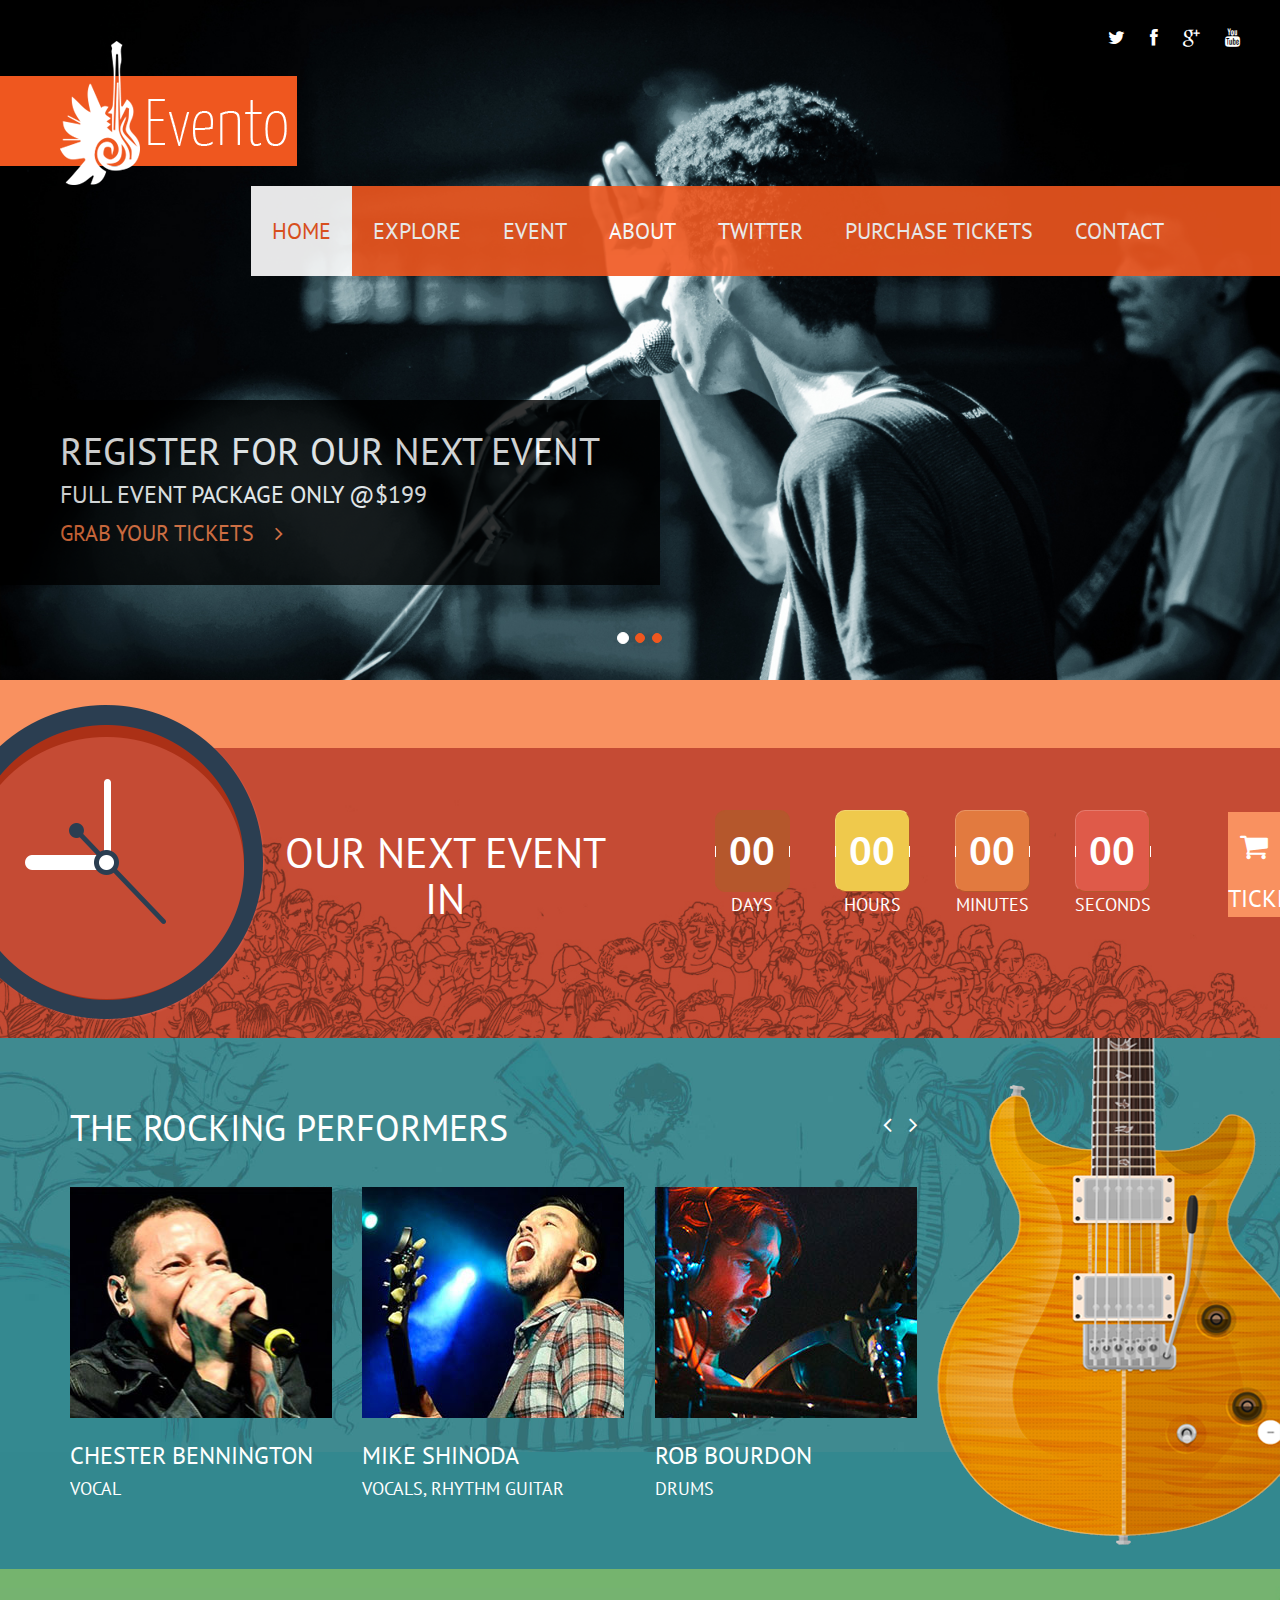
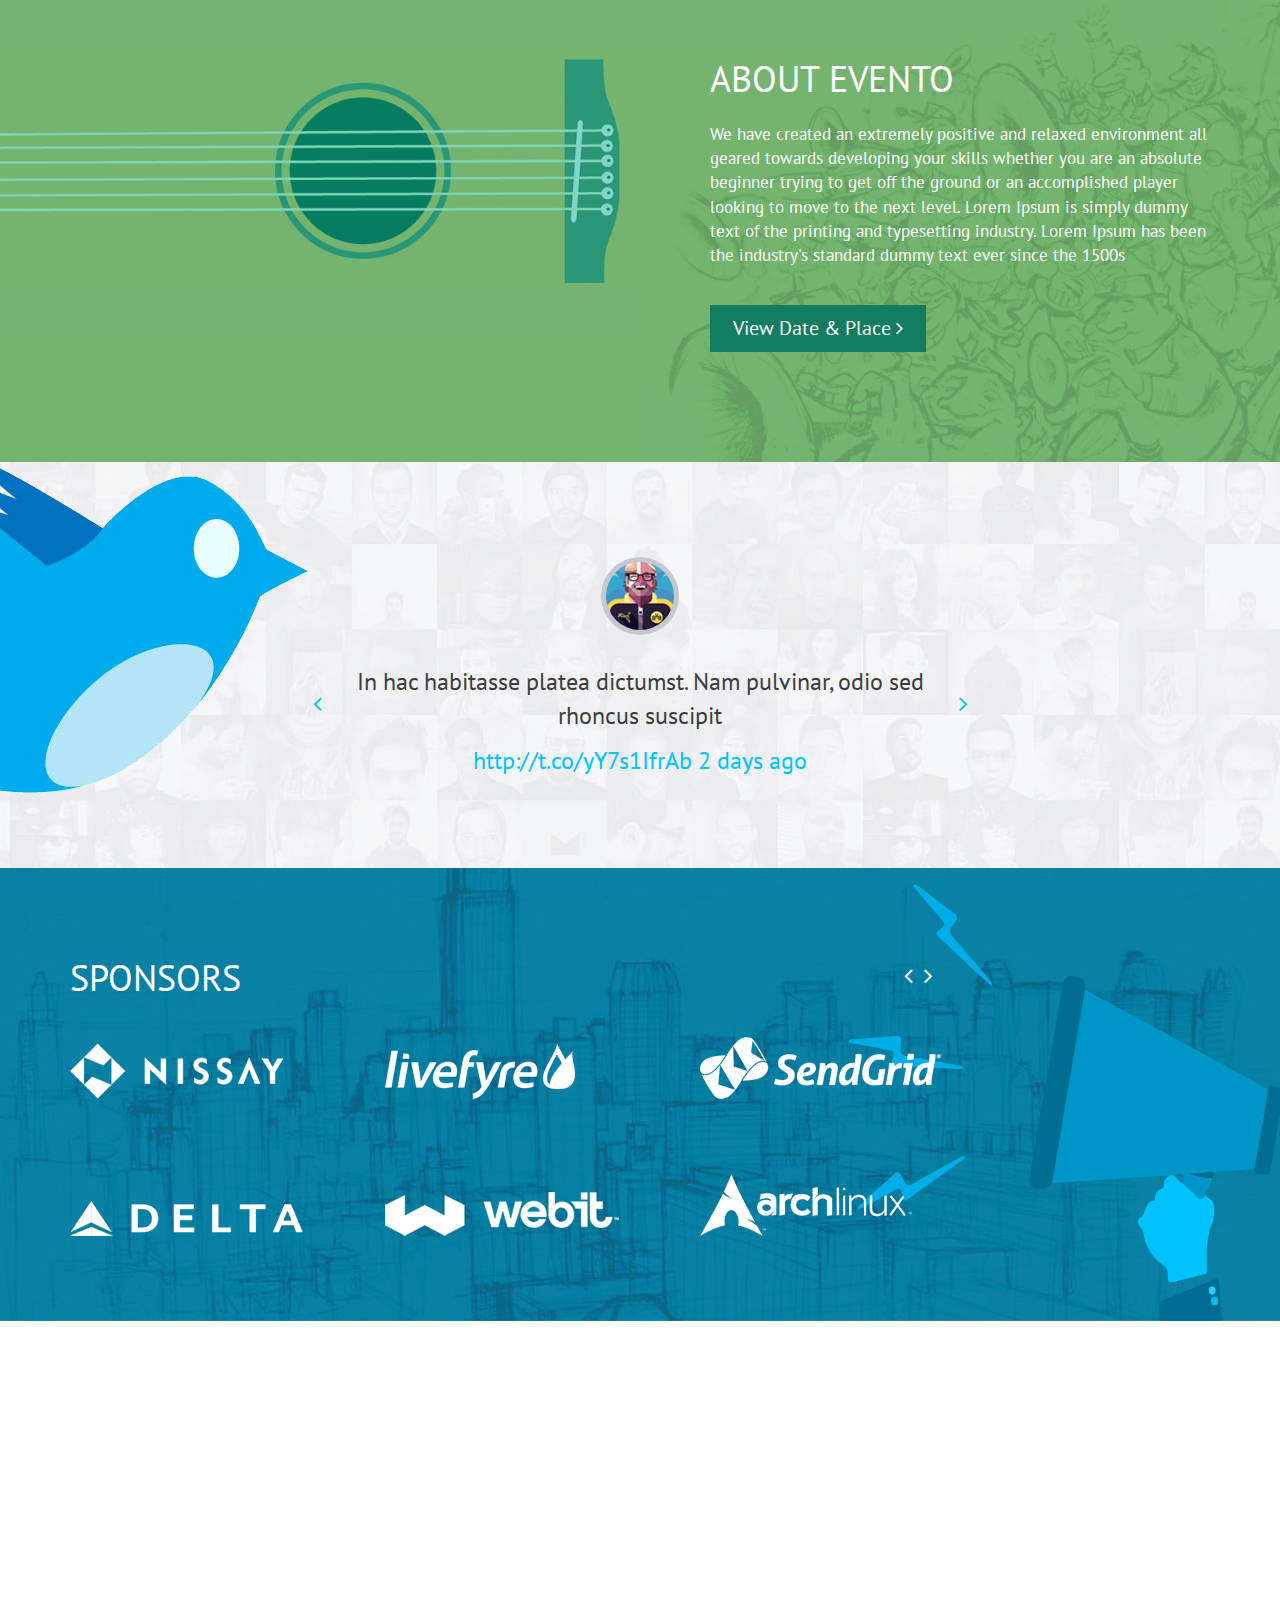
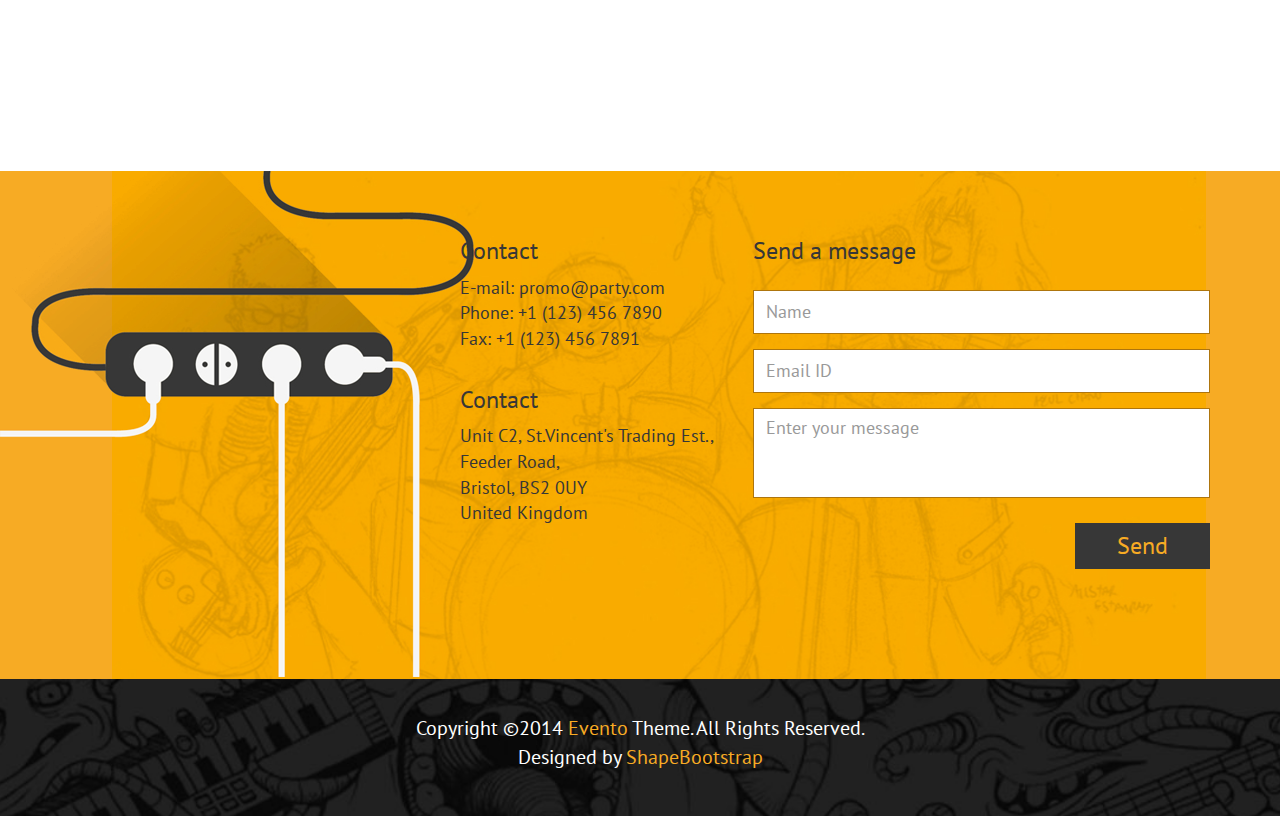
==== evento-free-music-event-template/index.html @ 9934d224 "initial push" ====
<!DOCTYPE html>
<html lang="en">
<head>
    <meta charset="utf-8">
    <meta name="viewport" content="width=device-width, initial-scale=1.0">
    <meta name="description" content="">
    <meta name="author" content="">
    <title>Evento | Free Onepage Event Template | ShapeBootstrap</title>
    <link href="css/bootstrap.min.css" rel="stylesheet">
    <link href="css/font-awesome.min.css" rel="stylesheet">
	<link href="css/main.css" rel="stylesheet">
	<link href="css/animate.css" rel="stylesheet">	
	<link href="css/responsive.css" rel="stylesheet">

    <!--[if lt IE 9]>
	    <script src="js/html5shiv.js"></script>
	    <script src="js/respond.min.js"></script>
    <![endif]-->       
    <link rel="shortcut icon" href="images/ico/favicon.ico">
    <link rel="apple-touch-icon-precomposed" sizes="144x144" href="images/ico/apple-touch-icon-144-precomposed.png">
    <link rel="apple-touch-icon-precomposed" sizes="114x114" href="images/ico/apple-touch-icon-114-precomposed.png">
    <link rel="apple-touch-icon-precomposed" sizes="72x72" href="images/ico/apple-touch-icon-72-precomposed.png">
    <link rel="apple-touch-icon-precomposed" href="images/ico/apple-touch-icon-57-precomposed.png">
</head><!--/head-->

<body>
	<header id="header" role="banner">		
		<div class="main-nav">
			<div class="container">
				<div class="header-top">
					<div class="pull-right social-icons">
						<a href="#"><i class="fa fa-twitter"></i></a>
						<a href="#"><i class="fa fa-facebook"></i></a>
						<a href="#"><i class="fa fa-google-plus"></i></a>
						<a href="#"><i class="fa fa-youtube"></i></a>
					</div>
				</div>     
		        <div class="row">	        		
		            <div class="navbar-header">
		                <button type="button" class="navbar-toggle" data-toggle="collapse" data-target=".navbar-collapse">
		                    <span class="sr-only">Toggle navigation</span>
		                    <span class="icon-bar"></span>
		                    <span class="icon-bar"></span>
		                    <span class="icon-bar"></span>
		                </button>
		                <a class="navbar-brand" href="index.html">
		                	<img class="img-responsive" src="images/logo.png" alt="logo">
		                </a>                    
		            </div>
		            <div class="collapse navbar-collapse">
		                <ul class="nav navbar-nav navbar-right">                 
		                    <li class="scroll active"><a href="#home">Home</a></li>
		                    <li class="scroll"><a href="#explore">Explore</a></li>                         
		                    <li class="scroll"><a href="#event">Event</a></li>
		                    <li class="scroll"><a href="#about">About</a></li>                     
		                    <li class="no-scroll"><a href="#twitter">Twitter</a></li>
		                    <li><a class="no-scroll" href="#" target="_blank">PURCHASE TICKETS</a></li>
		                    <li class="scroll"><a href="#contact">Contact</a></li>       
		                </ul>
		            </div>
		        </div>
	        </div>
        </div>                    
    </header>
    <!--/#header--> 

    <section id="home">	
		<div id="main-slider" class="carousel slide" data-ride="carousel">
			<ol class="carousel-indicators">
				<li data-target="#main-slider" data-slide-to="0" class="active"></li>
				<li data-target="#main-slider" data-slide-to="1"></li>
				<li data-target="#main-slider" data-slide-to="2"></li>
			</ol>
			<div class="carousel-inner">
				<div class="item active">
					<img class="img-responsive" src="images/slider/bg1.jpg" alt="slider">						
					<div class="carousel-caption">
						<h2>register for our next event </h2>
						<h4>full event package only @$199</h4>
						<a href="#contact">GRAB YOUR TICKETS <i class="fa fa-angle-right"></i></a>
					</div>
				</div>
				<div class="item">
					<img class="img-responsive" src="images/slider/bg2.jpg" alt="slider">	
					<div class="carousel-caption">
						<h2>register for our next event </h2>
						<h4>full event package only @$199</h4>
						<a href="#contact">GRAB YOUR TICKETS <i class="fa fa-angle-right"></i></a>
					</div>
				</div>
				<div class="item">
					<img class="img-responsive" src="images/slider/bg3.jpg" alt="slider">	
					<div class="carousel-caption">
						<h2>register for our next event </h2>
						<h4>full event package only @$199</h4>
						<a href="#contact" >GRAB YOUR TICKETS <i class="fa fa-angle-right"></i></a>
					</div>
				</div>				
			</div>
		</div>    	
    </section>
	<!--/#home-->

	<section id="explore">
		<div class="container">
			<div class="row">
				<div class="watch">
					<img class="img-responsive" src="images/watch.png" alt="">
				</div>				
				<div class="col-md-4 col-md-offset-2 col-sm-5">
					<h2>our next event in</h2>
				</div>				
				<div class="col-sm-7 col-md-6">					
					<ul id="countdown">
						<li>					
							<span class="days time-font">00</span>
							<p>days </p>
						</li>
						<li>
							<span class="hours time-font">00</span>
							<p class="">hours </p>
						</li>
						<li>
							<span class="minutes time-font">00</span>
							<p class="">minutes</p>
						</li>
						<li>
							<span class="seconds time-font">00</span>
							<p class="">seconds</p>
						</li>				
					</ul>
				</div>
			</div>
			<div class="cart">
				<a href="#"><i class="fa fa-shopping-cart"></i> <span>Purchase Tickets</span></a>
			</div>
		</div>
	</section><!--/#explore-->

	<section id="event">
		<div class="container">
			<div class="row">
				<div class="col-sm-12 col-md-9">
					<div id="event-carousel" class="carousel slide" data-interval="false">
						<h2 class="heading">THE ROCKING Performers</h2>
						<a class="even-control-left" href="#event-carousel" data-slide="prev"><i class="fa fa-angle-left"></i></a>
						<a class="even-control-right" href="#event-carousel" data-slide="next"><i class="fa fa-angle-right"></i></a>
						<div class="carousel-inner">
							<div class="item active">
								<div class="row">
									<div class="col-sm-4">
										<div class="single-event">
											<img class="img-responsive" src="images/event/event1.jpg" alt="event-image">
											<h4>Chester Bennington</h4>
											<h5>Vocal</h5>
										</div>
									</div>
									<div class="col-sm-4">
										<div class="single-event">
											<img class="img-responsive" src="images/event/event2.jpg" alt="event-image">
											<h4>Mike Shinoda</h4>
											<h5>vocals, rhythm guitar</h5>
										</div>
									</div>
									<div class="col-sm-4">
										<div class="single-event">
											<img class="img-responsive" src="images/event/event3.jpg" alt="event-image">
											<h4>Rob Bourdon</h4>
											<h5>drums</h5>
										</div>
									</div>
								</div>
							</div>
							<div class="item">
								<div class="row">
									<div class="col-sm-4">
										<div class="single-event">
											<img class="img-responsive" src="images/event/event1.jpg" alt="event-image">
											<h4>Chester Bennington</h4>
											<h5>Vocal</h5>
										</div>
									</div>
									<div class="col-sm-4">
										<div class="single-event">
											<img class="img-responsive" src="images/event/event2.jpg" alt="event-image">
											<h4>Mike Shinoda</h4>
											<h5>vocals, rhythm guitar</h5>
										</div>
									</div>
									<div class="col-sm-4">
										<div class="single-event">
											<img class="img-responsive" src="images/event/event3.jpg" alt="event-image">
											<h4>Rob Bourdon</h4>
											<h5>drums</h5>
										</div>
									</div>
								</div>
							</div>
						</div>
					</div>
				</div>
				<div class="guitar">
					<img class="img-responsive" src="images/guitar.png" alt="guitar">
				</div>
			</div>			
		</div>
	</section><!--/#event-->

	<section id="about">
		<div class="guitar2">				
			<img class="img-responsive" src="images/guitar2.jpg" alt="guitar">
		</div>
		<div class="about-content">					
					<h2>About Evento</h2>
					<p>We have created an extremely positive and relaxed environment all geared towards developing your skills whether you are an absolute beginner trying to get off the ground or an accomplished player looking to move to the next level. Lorem Ipsum is simply dummy text of the printing and typesetting industry. Lorem Ipsum has been the industry's standard dummy text ever since the 1500s</p>
					<a href="#" class="btn btn-primary">View Date & Place <i class="fa fa-angle-right"></i></a>
				
		</div>
	</section><!--/#about-->
	
	<section id="twitter">
		<div id="twitter-feed" class="carousel slide" data-interval="false">
			<div class="twit">
				<img class="img-responsive" src="images/twit.png" alt="twit">
			</div>
			<div class="row">
				<div class="col-sm-6 col-sm-offset-3">
					<div class="text-center carousel-inner center-block">
						<div class="item active">
							<img src="images/twitter/twitter1.png" alt="">
							<p>In hac habitasse platea dictumst. Nam pulvinar, odio sed rhoncus suscipit </p>
							<a href="#">http://t.co/yY7s1IfrAb 2 days ago</a>
						</div>
						<div class="item">
							<img src="images/twitter/twitter2.png" alt="">
							<p>In hac habitasse platea dictumst. Nam pulvinar, odio sed rhoncus suscipit </p>
							<a href="#">http://t.co/yY7s1IfrAb 2 days ago</a>
						</div>
						<div class="item">
							<img src="images/twitter/twitter3.png" alt="">
							<p>In hac habitasse platea dictumst. Nam pulvinar, odio sed rhoncus suscipit </p>
							<a href="#">http://t.co/yY7s1IfrAb 2 days ago</a>
						</div>
					</div>
					<a class="twitter-control-left" href="#twitter-feed" data-slide="prev"><i class="fa fa-angle-left"></i></a>
					<a class="twitter-control-right" href="#twitter-feed" data-slide="next"><i class="fa fa-angle-right"></i></a>
				</div>
			</div>
		</div>		
	</section><!--/#twitter-feed-->
	
	<section id="sponsor">
		<div id="sponsor-carousel" class="carousel slide" data-interval="false">
			<div class="container">
				<div class="row">
					<div class="col-sm-10">
						<h2>Sponsors</h2>			
						<a class="sponsor-control-left" href="#sponsor-carousel" data-slide="prev"><i class="fa fa-angle-left"></i></a>
						<a class="sponsor-control-right" href="#sponsor-carousel" data-slide="next"><i class="fa fa-angle-right"></i></a>
						<div class="carousel-inner">
							<div class="item active">
								<ul>
									<li><a href="#"><img class="img-responsive" src="images/sponsor/sponsor1.png" alt=""></a></li>
									<li><a href="#"><img class="img-responsive" src="images/sponsor/sponsor2.png" alt=""></a></li>
									<li><a href="#"><img class="img-responsive" src="images/sponsor/sponsor3.png" alt=""></a></li>
									<li><a href="#"><img class="img-responsive" src="images/sponsor/sponsor4.png" alt=""></a></li>
									<li><a href="#"><img class="img-responsive" src="images/sponsor/sponsor5.png" alt=""></a></li>
									<li><a href="#"><img class="img-responsive" src="images/sponsor/sponsor6.png" alt=""></a></li>
								</ul>
							</div>
							<div class="item">
								<ul>
									<li><a href="#"><img class="img-responsive" src="images/sponsor/sponsor6.png" alt=""></a></li>
									<li><a href="#"><img class="img-responsive" src="images/sponsor/sponsor5.png" alt=""></a></li>
									<li><a href="#"><img class="img-responsive" src="images/sponsor/sponsor4.png" alt=""></a></li>
									<li><a href="#"><img class="img-responsive" src="images/sponsor/sponsor3.png" alt=""></a></li>
									<li><a href="#"><img class="img-responsive" src="images/sponsor/sponsor2.png" alt=""></a></li>
									<li><a href="#"><img class="img-responsive" src="images/sponsor/sponsor1.png" alt=""></a></li>
								</ul>
							</div>
						</div>
					</div>
				</div>				
			</div>
			<div class="light">
				<img class="img-responsive" src="images/light.png" alt="">
			</div>
		</div>
	</section><!--/#sponsor-->

	<section id="contact">
		<div id="map">
			<div id="gmap-wrap">
	 			<div id="gmap"> 				
	 			</div>	 			
	    	</div>
		</div><!--/#map-->
		<div class="contact-section">
			<div class="ear-piece">
				<img class="img-responsive" src="images/ear-piece.png" alt="">
			</div>
			<div class="container">
				<div class="row">
					<div class="col-sm-3 col-sm-offset-4">
						<div class="contact-text">
							<h3>Contact</h3>
							<address>
								E-mail: promo@party.com<br>
								Phone: +1 (123) 456 7890<br>
								Fax: +1 (123) 456 7891
							</address>
						</div>
						<div class="contact-address">
							<h3>Contact</h3>
							<address>
								Unit C2, St.Vincent's Trading Est.,<br>
								Feeder Road,<br>
								Bristol, BS2 0UY<br>
								United Kingdom
							</address>
						</div>
					</div>
					<div class="col-sm-5">
						<div id="contact-section">
							<h3>Send a message</h3>
					    	<div class="status alert alert-success" style="display: none"></div>
					    	<form id="main-contact-form" class="contact-form" name="contact-form" method="post" action="sendemail.php">
					            <div class="form-group">
					                <input type="text" name="name" class="form-control" required="required" placeholder="Name">
					            </div>
					            <div class="form-group">
					                <input type="email" name="email" class="form-control" required="required" placeholder="Email ID">
					            </div>
					            <div class="form-group">
					                <textarea name="message" id="message" required="required" class="form-control" rows="4" placeholder="Enter your message"></textarea>
					            </div>                        
					            <div class="form-group">
					                <button type="submit" class="btn btn-primary pull-right">Send</button>
					            </div>
					        </form>	       
					    </div>
					</div>
				</div>
			</div>
		</div>		
	</section>
    <!--/#contact-->

    <footer id="footer">
        <div class="container">
            <div class="text-center">
                <p> Copyright  &copy;2014<a target="_blank" href="http://shapebootstrap.net/"> Evento </a>Theme. All Rights Reserved. <br> Designed by <a target="_blank" href="http://shapebootstrap.net/">ShapeBootstrap</a></p>                
            </div>
        </div>
    </footer>
    <!--/#footer-->
  
    <script type="text/javascript" src="js/jquery.js"></script>
    <script type="text/javascript" src="js/bootstrap.min.js"></script>
	<script type="text/javascript" src="http://maps.google.com/maps/api/js?sensor=true"></script>
  	<script type="text/javascript" src="js/gmaps.js"></script>
	<script type="text/javascript" src="js/smoothscroll.js"></script>
    <script type="text/javascript" src="js/jquery.parallax.js"></script>
    <script type="text/javascript" src="js/coundown-timer.js"></script>
    <script type="text/javascript" src="js/jquery.scrollTo.js"></script>
    <script type="text/javascript" src="js/jquery.nav.js"></script>
    <script type="text/javascript" src="js/main.js"></script>  
</body>
</html>
---- evento-free-music-event-template/css/main.css ----
@import url(http://fonts.googleapis.com/css?family=PT Sans:400,200,300,500,600,700,800);
@import url(http://fonts.googleapis.com/css?family=Yanone+Kaffeesatz:400,300,200,700);
@import url(https://fonts.googleapis.com/css?family=PT+Sans:400,700,400italic,700italic);


/*************************
*******Typography******
**************************/

body {
  font-family: 'PT Sans', sans-serif;
  font-size: 17px;
  color: #fff;
}


.btn {
  border-radius: 0;
  font-family: 'PT Sans',sans-serif;
  font-size: 20px;
  padding: 9px 23px;
}

a {
  -webkit-transition: 300ms;
  -moz-transition: 300ms;
  -o-transition: 300ms;
  transition: 300ms;
}

a:focus, 
a:hover {
  text-decoration: none;
  outline: none;
}

h1, h2, h3, h4, h5, h6 {
  font-family: 'PT Sans', 'sans-serif';
  font-weight: 300;
  text-transform: uppercase;
}

h2 {
  font-size: 36px;
}

.navbar-toggle {
  margin-top: 12px;
}

.navbar-toggle .icon-bar {
  background-color: #fff;
}

.navbar-toggle, 
.navbar-toggle:focus {
  border:1px solid #fff;
  outline: none;
}


/*************************
*******Header CSS******
**************************/

.header-top {
  display: block;
  overflow: hidden;
  padding: 25px;
}

.main-nav {
  position: absolute;
  width: 100%;
  z-index: 999;
}

.main-nav 
.container {
  width: 100%;
}

.social-icons a {
  font-size: 18px;
  color: #fff;
  padding-left:20px;  ;
}

.social-icons .fa-facebook:hover {
  color: #3B5997;
}

.social-icons .fa-twitter:hover {
  color:#29C5F6;
}

.social-icons .fa-google-plus:hover {
  color:#D13D2F;
}

.social-icons .fa-youtube:hover{
  color: #ec5538;
}

.navbar-brand {
  background-color: #EF571F;
  height: 90px;
  margin-bottom: 20px;
  position: relative;
  width: 297px;
}

.navbar-brand img {
  position: absolute;
  top: -35px;
}

.navbar-right {
  background-color: #EF571F;
  padding:0 95px 0 0;
  opacity: .9;
}

.navbar-right li a {
  padding: 35px 21px;
  font-size: 22px;
  color: #fff;
  text-transform: uppercase;
  font-family: 'PT Sans', 'sans-serif';
  font-weight: 300;
}

.navbar-right li a:hover, 
.navbar-right li a:focus,  
.navbar-right .active a {
  background-color: #fff;
  color: #EF571F;
}


.fixed-menu {
  background-color: #EF571F;
  position: fixed;
  top: 0;
}

.fixed-menu .navbar-right {
  padding: 0;
}


.fixed-menu .navbar-right li a {
  font-size: 18px;
  padding: 20px 25px;
  text-shadow:inherit;
}

.fixed-menu .navbar-brand {
  height: 60px;
  margin-top: 0;
  padding: 0;
  margin-bottom: 0;
  width: 125px;
}

.fixed-menu .navbar-brand img {
  height:60px;
  top: 0;
}

.fixed-menu .header-top {
  display: none;
}



/*************************
*******Home CSS******
**************************/

#home {
  position: relative;
  overflow: hidden;
}

#main-slider img {
  width: 100%;
}

#main-slider 
.carousel-caption {
  background: none repeat scroll 0 0 #000000;
  bottom: 14%;
  float: left;
  left: 0;
  opacity: 0.8;
  padding:10px 60px 35px;
  right: inherit;
  text-transform: uppercase;
  color: #fff;
  text-align: left;
}


#main-slider 
.carousel-caption h2 {  
  font-size: 38px;
 ;
}

#main-slider 
.carousel-caption h4 {
  font-size: 24px;
}

#main-slider 
.carousel-caption a {
  font-size: 22px;
  color: #EE723A;
}

#main-slider 
.carousel-caption a:hover {
  color: #C16A41;
}

#main-slider 
.carousel-caption a:hover i {
  margin-left: 35px;
}

#main-slider 
.carousel-caption a i {
  margin-left: 15px;
  -webkit-transition: all 0.3s ease-in-out;
  -moz-transition: all 0.3s ease-in-out;
  -ms-transition: all 0.3s ease-in-out;
  -o-transition: all 0.3s ease-in-out;
  transition: all 0.3s ease-in-out;
}

#main-slider 
.carousel-indicators li {
  background-color:#EF571F;
  border: 1px solid #EF571F;
}

#main-slider 
.carousel-indicators li.active {
  background-color:#fff;
  border: 1px solid #fff;
}

/*************************
*******Explore CSS******
**************************/

#explore {
  background-color: #F99160;
  background-image: url("../images/event-bg.jpg");
  background-position: center bottom;
  background-size: contain;
  background-repeat:no-repeat;
  position: relative;
  overflow: hidden;
  padding: 130px 0 100px;
}

.watch {
  position: absolute;
  left: 0;
  top: 7%;
}

#explore h2 {
  font-size: 42px;
  text-transform: uppercase;
  text-align: center;
}

#countdown {
  display: block;
  overflow: hidden;
  text-align: center;
  padding: 0;
}

#countdown li {
  list-style: none;
  display:inline-block;
  margin-right: 40px;
  text-align: center;
  text-transform: uppercase;
  font-size: 18px;
  position: relative;
}

#countdown li:last-child {
  margin-right: 0;
}

#countdown li span {
  display: block;
  font-size: 40px;
  font-weight: 700;
  height: 82px;
  line-height: 79px;
  width: 75px;
  border-radius: 10px;
  border-right: 1px solid #B5572C;
  border-bottom: 1px solid #B5572C;
}

#countdown li .days {
  background-color: #B5572C;
  border-top: 1px solid #B5572C;
  border-left: 1px solid #B5572C;
}

#countdown li .hours {
  background-color: #efc94c; 
  border-top: 1px solid #f2d470;
  border-left: 1px solid #f2d470;
}

#countdown li .minutes {
  background-color: #e27a3f;
  border-top: 1px solid #e89565;
  border-left: 1px solid #e89565;
}

#countdown li .seconds {
  background-color: #df5a49;
  border-top: 1px solid #e57b6d;
  border-left: 1px solid #e57b6d;
}

#countdown li:before {
  background-color: #FFFFFF;
  content: "";
  height: 11px;
  left: 0;
  position: absolute;
  top: 36px;
  width: 1px;
}

#countdown li:after {
  background-color: #FFFFFF;
  content: "";
  height: 11px;
  right:0;
  position: absolute;
  top: 36px;
  width: 1px;
}

.cart {
  background-color: #F99160;  
  position: absolute;
  right:-200px;
  top: 37%;
  width:252px;
   -webkit-transition: all 0.7s ease-in-out;
  -moz-transition: all 0.7s ease-in-out;
  -ms-transition: all 0.7s ease-in-out;
  -o-transition: all 0.7s ease-in-out;
  transition: all 0.7s ease-in-out;
}

.cart:hover {
  right:0;
}


.cart a {
  color: #FFFFFF;
  display: block;
  font-size: 24px;
  text-transform: uppercase;
}

.cart a i {
  font-size: 30px;  
  padding: 20px 12px;
  background-color: #F99160; 
  margin-right: 3px;
}

 

 /*************************
*******Event CSS******
**************************/
#event {
  background-color: #33888F;
  background-image: url("../images/performar-bg.jpg");
  background-position: 50% 0;
  background-size: contain;
  position: relative;
  background-repeat: no-repeat;
}

.guitar {
  position: absolute;
  right:0;
  top: 0;
}


#event h2 {
  color: #FFFFFF;
  font-size: 36px;
  font-weight: 300;
  margin-bottom: 40px;
  margin-top: 70px;
  text-transform: uppercase;
}

.single-event {
  margin-bottom: 70px;
}

.single-event h4 {
  color: #FFFFFF;
  font-size: 24px;
  font-weight: 300;
  line-height: 26px;
  margin-top: 25px;
  text-transform: uppercase;
}


.single-event h5 {
  font-size: 18px;
  font-weight: 100;
  display: block;
}

#event-carousel {
  position: relative;
}

.even-control-left, 
.even-control-right {
  position: absolute;
  font-size: 24px;
  color: #fff;
  top: 0;
}

.even-control-left {
  right: 3%;
} 

.even-control-right {
  right: 0;
}


/*************************
*******About CSS**********
**************************/

#about {
  background-color: #75B46E;  
  position: relative;  
  width: 100%;
  display: flex;
}

.guitar2 {
  top: 0;
  width: 50%;
}

.guitar2 img {
  padding-top: 3%;
}

.about-content {
  width: 50%;
   background-image: url("../images/about-bg.jpg");
  background-position: left bottom;
  background-repeat: no-repeat;
  background-size: cover;
  padding: 70px 70px 110px;
}


#about h2 {
  margin-bottom: 23px;
}

.about-content p {
  font-size: 17px;
  font-family: 'PT Sans',sans-serif;
}

#about .btn-primary {
  background-color: #137c61;
  color: #fff;
  text-transform: capitalize;
  border: none;
  margin-top: 28px;
}

#about .btn-primary:hover {
  background-color: #126d55;
}



/*************************
******Twitter CSS****
**************************/

#twitter {
  background-color: #ecedef;
  background-image: url("../images/twitter-bg.jpg");
  background-position: center bottom;
  background-size: cover;
  background-repeat:no-repeat;
  position: relative;
  padding: 95px 0 90px;
  overflow: hidden;
}

.twit {
  position: absolute;
  left: 0;
  top:-42%;
}

#twitter-feed .item {
  text-align: center;
}

#twitter-feed .item img {
  display: inline-block;
  width: 78px;
  height: 78px;
  border-radius: 50%;
  background-color: #c5c8ce;
  padding: 5px;
  margin-bottom: 30px;
}

#twitter-feed .item a, 
#twitter-feed .item p { 
  font-size: 24px;
  font-weight: 300;
  font-family: 'PT Sans','sans-serif';
}

#twitter-feed .item p {
  color: #3D3D3D;
}

#twitter-feed .item a {
  color:#00c3ff;
}

.twitter-control-left, 
.twitter-control-right {
  position: absolute;
  color: #00c3ff;
  top: 59%;
  font-size: 24px;
}

.twitter-control-left {
  left: 0;
}

.twitter-control-right {
  right:0;
} 



/*************************
******Sponsor CSS****
**************************/

#sponsor {
  background-color: #1881a2;
  background-image: url("../images/sponsor-bg.jpg");
  background-position:50% 0;
  background-size: cover;
  background-repeat:no-repeat;
  position: relative;
}

.light {
  position: absolute;
  right: 0;
  bottom: 0;
}

#sponsor .col-sm-10 {
  z-index: 10;
}

#sponsor h2 {
  margin-top: 90px;
  margin-bottom: 40px;
}

#sponsor .item ul {
  font-size: 0;
  padding: 0;
}


#sponsor .item ul li {
  display: inline-block;
  list-style: none;
  width: 33.33%;
  margin-bottom: 75px;
}

#sponsor .item ul li:last-child {
  margin-right: 0;
}

.sponsor-control-left, 
.sponsor-control-right {
  color: #FFFFFF;
  font-size: 24px;
  position: absolute;
  top: 20%;
}

.sponsor-control-left {
  right: 12%;
}

.sponsor-control-right {
  right: 10%;
}


/*************************
******Map CSS****
**************************/
#map {
  position: relative;
}

#gmap {
  height:450px;  ;
}


/*************************
******Contact CSS****
**************************/

.contact-section {
  background-color: #f7ab24;
  background-image: url("../images/contact-bg.jpg");
  background-position:60% 0;
  background-size:contain;
  background-repeat:no-repeat;  
  position: relative;
}

.ear-piece {
  position: absolute;
  left: 0;
  top: 0;
}

#contact .container {
  padding-top:47px;
}

#contact h3 {
  text-transform:inherit;
  color: #373737; ;
}

#contact-section h3 {  
  margin-bottom: 25px;
}

#contact address {
  font-size: 18px;  
  color: #373737; ;
}

.contact-text {
  margin-bottom: 35px;
  display: block;
}


#contact-section .form-control {
  border-color: #ae750d;
  box-shadow:none;
  outline: 0 none;
  border-radius: 0;
  color: #797979;
  font-size: 18px;
}

#contact-section .form-control:focus {
  border-color: #ae750d;
}

#contact-section input {  
  height: 44px;
}

#contact-section textarea {
  height: 90px;
  resize:none;
}

#contact-section .btn-primary {
  background-color: #373737;
  color: #f7ab24;
  border: none;
  font-size: 24px;
  padding: 6px 42px;
  margin-bottom: 110px;
  margin-top: 10px;
}

#contact-section .btn-primary:hover {
  background-color: #212020;
  color: #fff;
}



/*************************
******Footer CSS****
**************************/

#footer {
  background-color: #212121;
  background-image: url("../images/footer-bg.jpg");
  background-position: center bottom;
  background-repeat: no-repeat;
  background-size: cover;
  color: #FFFFFF;
  font-size: 20px;
  padding: 35px 0;
}

#footer a {
  color:#f7ab24;
}

#footer a:hover {
  color:#EF571F;
}
---- evento-free-music-event-template/css/responsive.css ----
/* lg */ 
@media (min-width: 1200px) {
  
}

/* md */
@media (min-width: 992px) and (max-width: 1199px) {

  .navbar-right {
    padding: 0 30px 0 0;
  }

  .navbar-right li a {
    padding: 35px 15px;
  }

  .fixed-menu .container {
    width: 100%;
  }

  .fixed-menu .navbar-right {
    padding-right: 30px;
  }

  .fixed-menu .navbar-right li a {
    padding: 20px;
  }

  
  #countdown li {
    margin-right: 30px;
  }

  .guitar {
    right:0;
  }

  .guitar2 {
    height: 100%
  }

    .guitar2 img {
      padding-top: 20%;
    }

  .ear-piece {
    left: -15%;
  }

  #event .col-md-9 {
    z-index: 10;
  }


}

/* sm */
@media (min-width: 768px) and (max-width: 991px) {

  .navbar-brand {
    width: 215px;
    height: 60px;
  }

  .navbar-right {
    padding: 0;
  }

  .navbar-right li a {
    padding:20px 11px;
    font-size: 17px;
  }

  .fixed-menu .container {
    width: 100%;
  }

  .fixed-menu .navbar-right {
    padding-right: 30px;
  }

  .fixed-menu .navbar-right li a {
    padding: 20px 15px;
    font-size: 17px;
  }
 
 #countdown li {
  margin-right: 15px;
 }

  .sponsor-control-left {
    right:8%;
  }

  .sponsor-control-right {
    right: 5%;
  }

  .guitar, .ear-piece, .light {
    display: none;
  }

  .watch {
    left: -8%
  }

  .guitar2 {
    height: 100%;
  }

  .guitar2 img {
    padding-top:38%;
  }

  .twit {
    left: -5%;
  }


}

/* xs */
@media (max-width: 767px) {

  .main-nav .container {
    display: none;
  }
  
  .fixed-menu .container {
    display: block;
  }

   .fixed-menu .container {
    width: 100%;
  }

  .navbar-brand {
    width: inherit;
  }

  .fixed-menu .navbar-right li a {
    padding: 7px 25px;
  }

  #home {
    margin-top: 10%;
  }

  #main-slider .carousel-caption {
    bottom: 17%;
    padding: 10px;
    line-height: 0;
  }

  #main-slider .carousel-caption h2 {
    font-size: 20px;
    margin-top: 3px;
  }

  #main-slider .carousel-caption h4 {
    font-size: 16px;
  }

  #main-slider .carousel-caption a {
    font-size: 14px;
    color: #2da1c5;
  }

  #explore {
    background-size:cover;
  }

  #explore h2 {
    float: inherit;
    font-size: 30px;
    margin-bottom: 30px;
  }  

  #countdown li {
    font-size: 14px;
    margin-right:35px;
    width:inherit;
  }

  #countdown li span {
    font-size: 24px;
    height: 60px;
    line-height: 60px;
    width: 60px;
  }

  #countdown li:before, 
  #countdown li:after {
    top:25px;
  }

  .cart a {
    font-size: 18px;
  }

  .cart a i {
    font-size: 20px;
    padding:15px;
  }

   /*event */
  .single-event {
    margin-bottom: 40px;
  }


  #event h2, 
  #about h2, 
  #sponsor h2 {
    font-size: 30px;
  }

  .twitter-control-left, 
  .twitter-control-right {
    top: inherit;
    bottom: -40px;
  }

  .twitter-control-left {
    left: 46%;
  }

  .twitter-control-right {
    right: 46%;
  }

  #sponsor {
    background-position: right 0 bottom 0;
  }

  .sponsor-control-left, 
  .sponsor-control-right {
    top:0;
  }

  .sponsor-control-left {
    right: 10%;
  }

  .sponsor-control-right {
    right: 5%;
  }

  #sponsor .item ul li {
    width: 30%;
    margin-right:3%
  }

  #sponsor .item ul li:last-child {
    margin-right: 0;
   }


  #footer {
    font-size: 16px;
  }

  .watch, .guitar, .guitar2, .twit, .light, .ear-piece {
    display: none;
  }

  .contact-section {
    background-position: left 0 bottom 0;
    background-size: cover;
  }

  .about-content {
    width: 100%;    
    padding: 70px 25px 110px;
  }

}

/* XS Portrait */
@media (max-width: 479px) {

  .main-nav .container {
    display: none;
  }

  .fixed-menu .container {
    display: block;
  }

  .fixed-menu .navbar-right li a {
    padding: 10px 25px;
  }

  /* Home */

  #home {
    margin-top: 18%;
  }

  .fixed-menu .container {
    width: 100%;
  }

  .navbar-brand {
    width: inherit;
  }


  #main-slider .carousel-caption {
    bottom: 17%;
    padding: 10px;
    line-height: 0;
  }

  #main-slider .carousel-caption h2 {
    font-size: 18px;
    margin-top: 3px;
  }

  #main-slider .carousel-caption h4 {
    font-size: 14px;
  }

  #main-slider .carousel-caption a {
    font-size: 12px;
    color: #2da1c5;
  }

  .carousel-indicators {
    bottom: 0;
  }

  /* Explore */
  #explore {
    background-size:cover;
  }

  #explore h2 {
    float: inherit;
    font-size: 30px;
    margin-bottom: 30px;
  }  

  #countdown li {
    font-size: 14px;
    margin-right: 15px;
    width: 45px;
  }

  #countdown li span {
    font-size: 20px;
    height: 45px;
    line-height: 45px;
    width: 45px;
  }

  #countdown li:before, 
  #countdown li:after {
    top: 18px
  }

  .cart {
    right:-209px;
  }

  .cart a {
    font-size: 18px;
  }

  .cart a i {
    font-size: 20px;
    padding:12px;
  }

    /*event */
  .single-event {
    margin-bottom: 40px;
  }

  .about-content {
    width: 100%;    
    padding: 70px 30px 110px;
  }

  #event h2, 
  #about h2, 
  #sponsor h2 {
    font-size: 30px;
  }

  .about-content p, 
  #twitter-feed .item a, 
  #twitter-feed .item p {
    font-size: 15px;
  }

  .twitter-control-left, 
  .twitter-control-right {
    top: inherit;
    bottom: -40px;
  }

  .twitter-control-left {
    left: 46%;
  }

  .twitter-control-right {
    right: 46%;
  }

  #sponsor {
    background-position: right 0 bottom;
  }

  .sponsor-control-left, 
  .sponsor-control-right {
    top: 0;
  }

  .sponsor-control-left {
    right: 10%;
  }

  .sponsor-control-right {
    right: 5%;
  }

  #sponsor .item ul li {
    width: 45%;
    margin-right: 5%
  }

  #sponsor .item ul li:last-child {
    margin-right: 0;
   }
 
  #footer {
    font-size: 14px;
  }

  .watch, .guitar, .guitar2, .twit, .light, .ear-piece {
    display: none;
  }

  .contact-section {
    background-position: left 0 bottom 0;
    background-size: cover;
  }

}
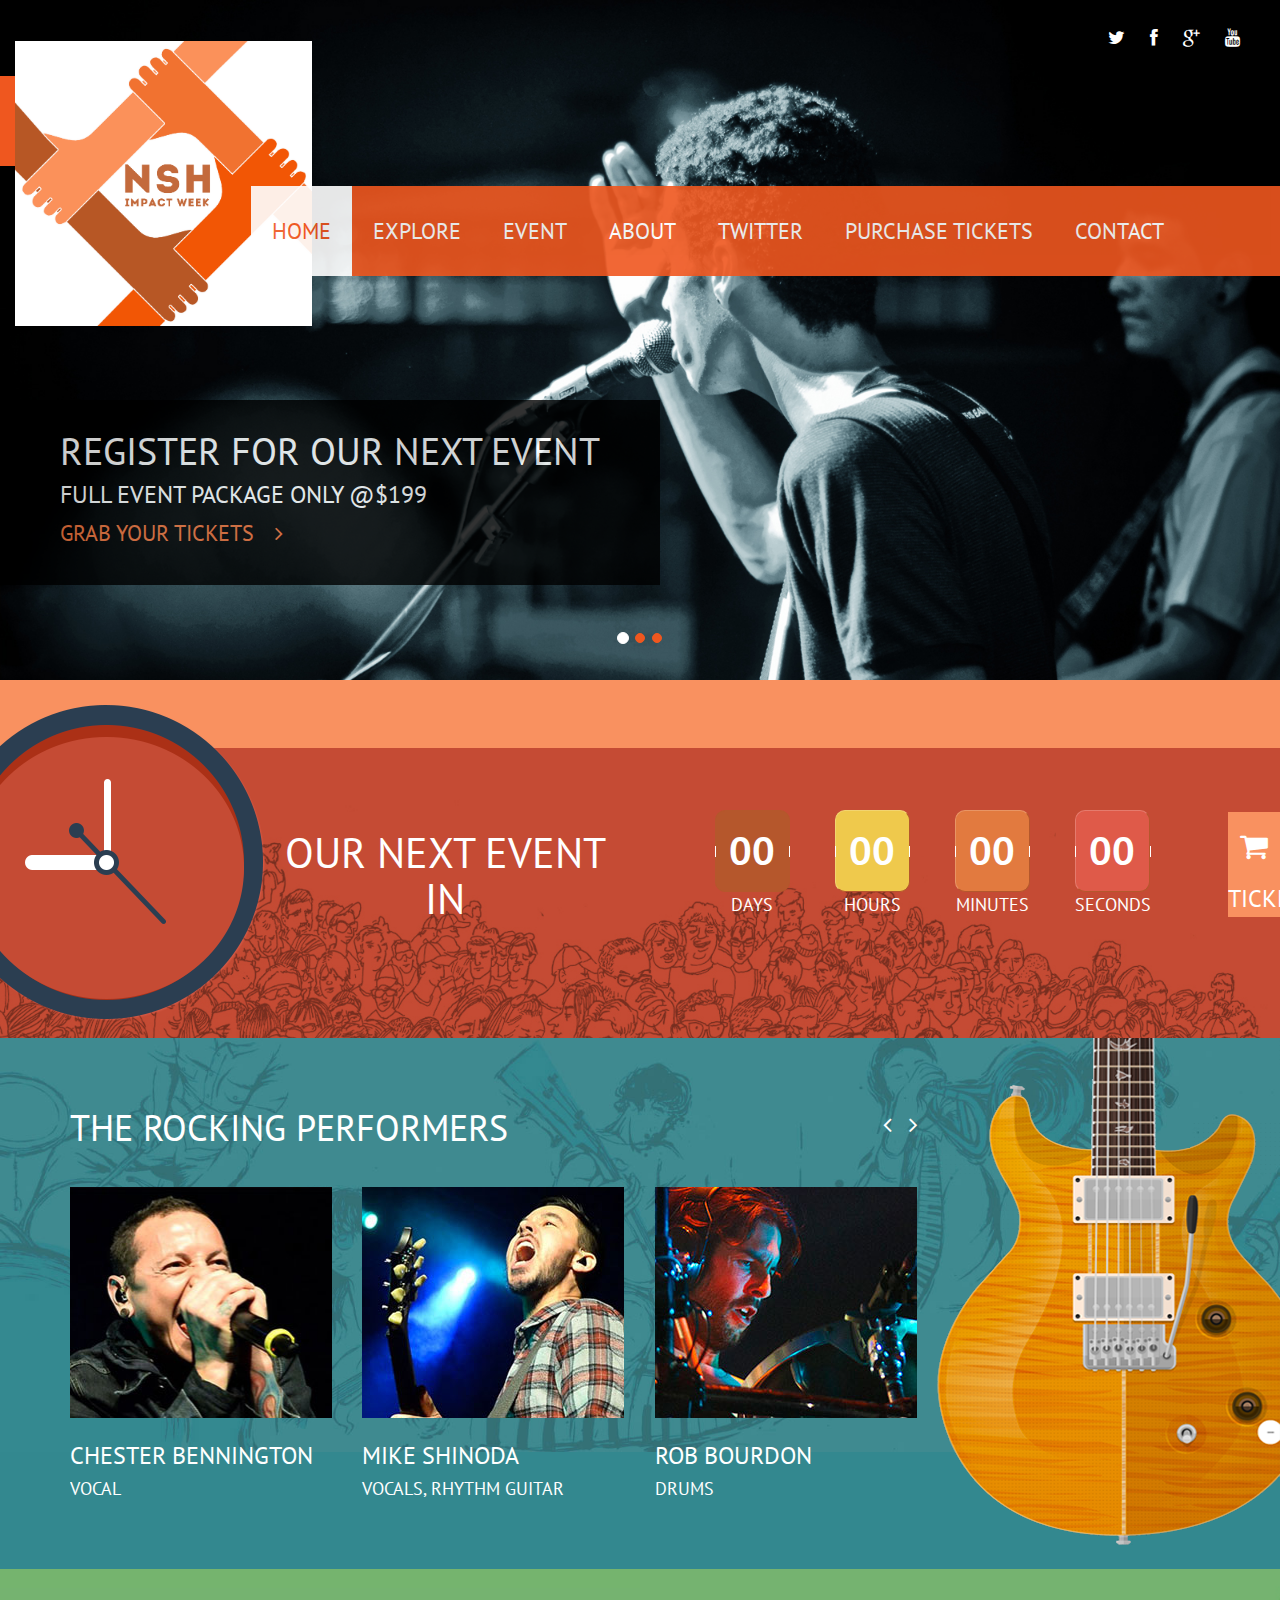
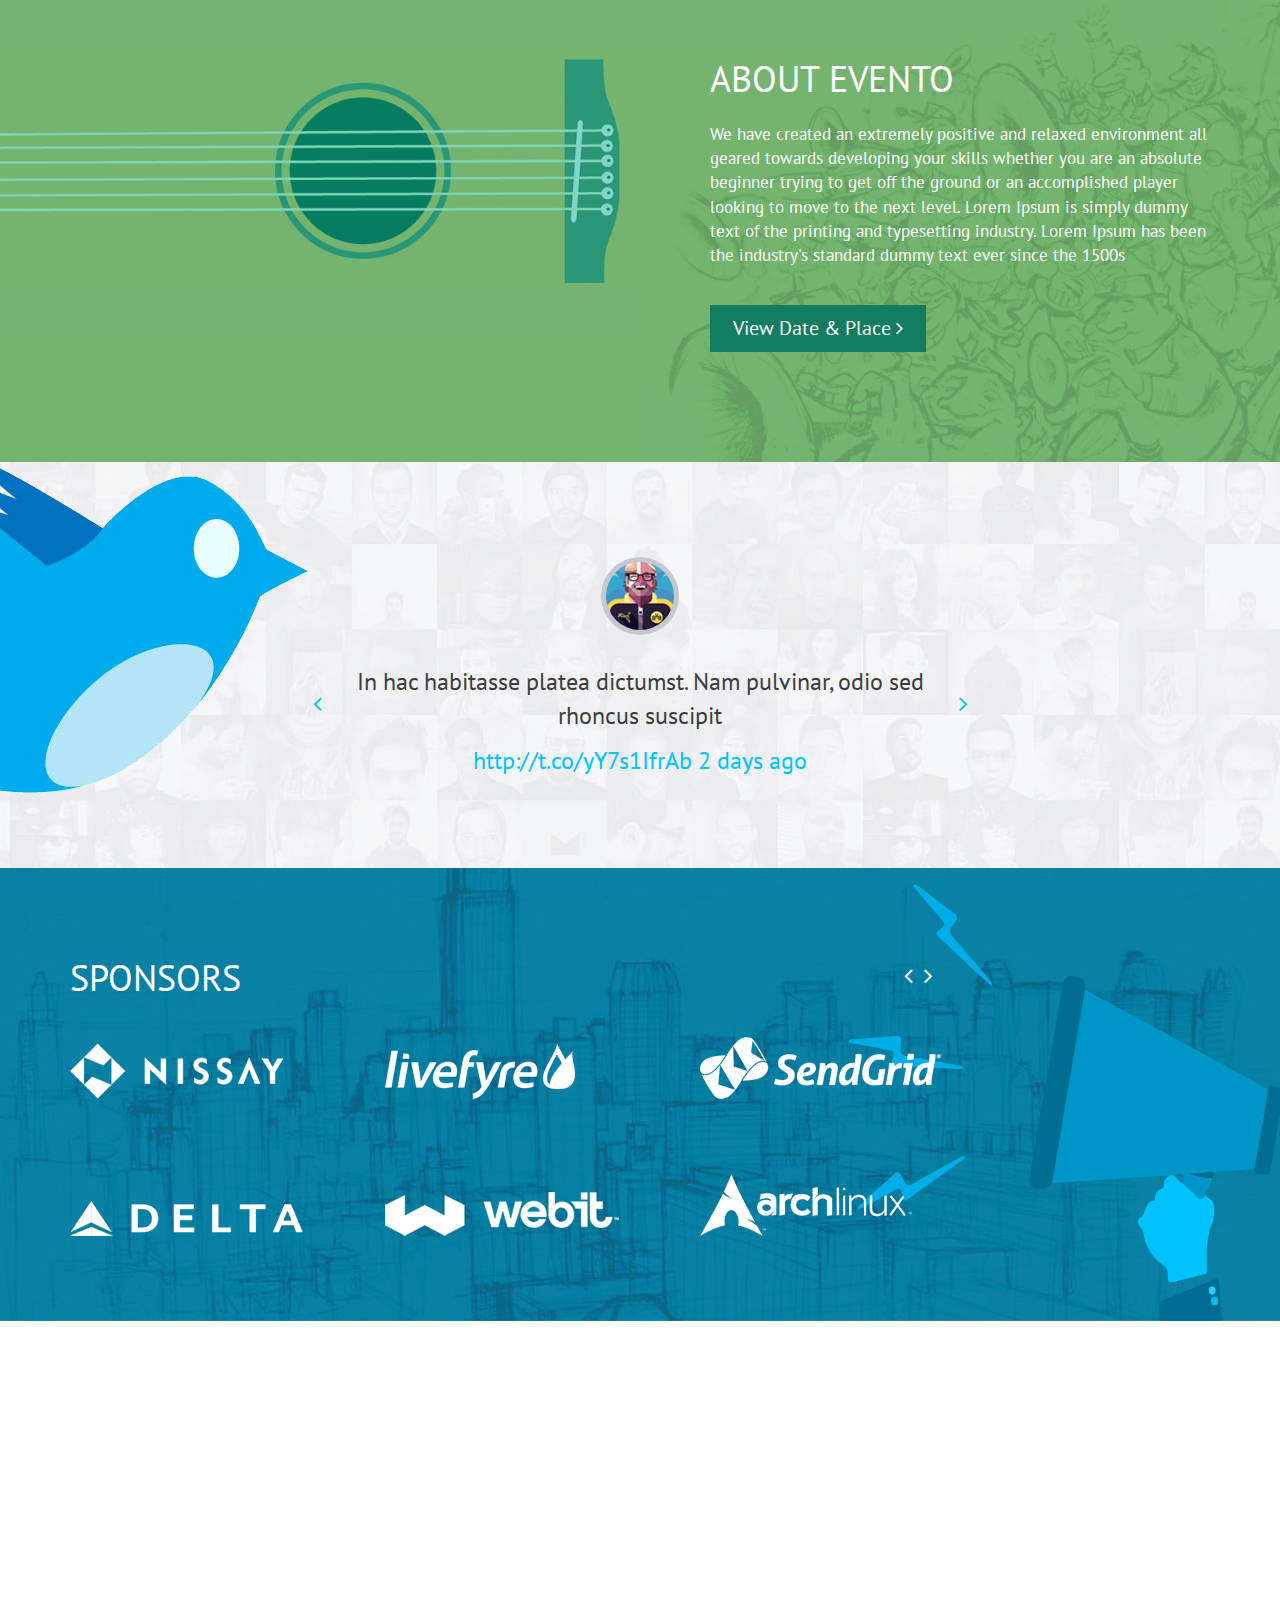
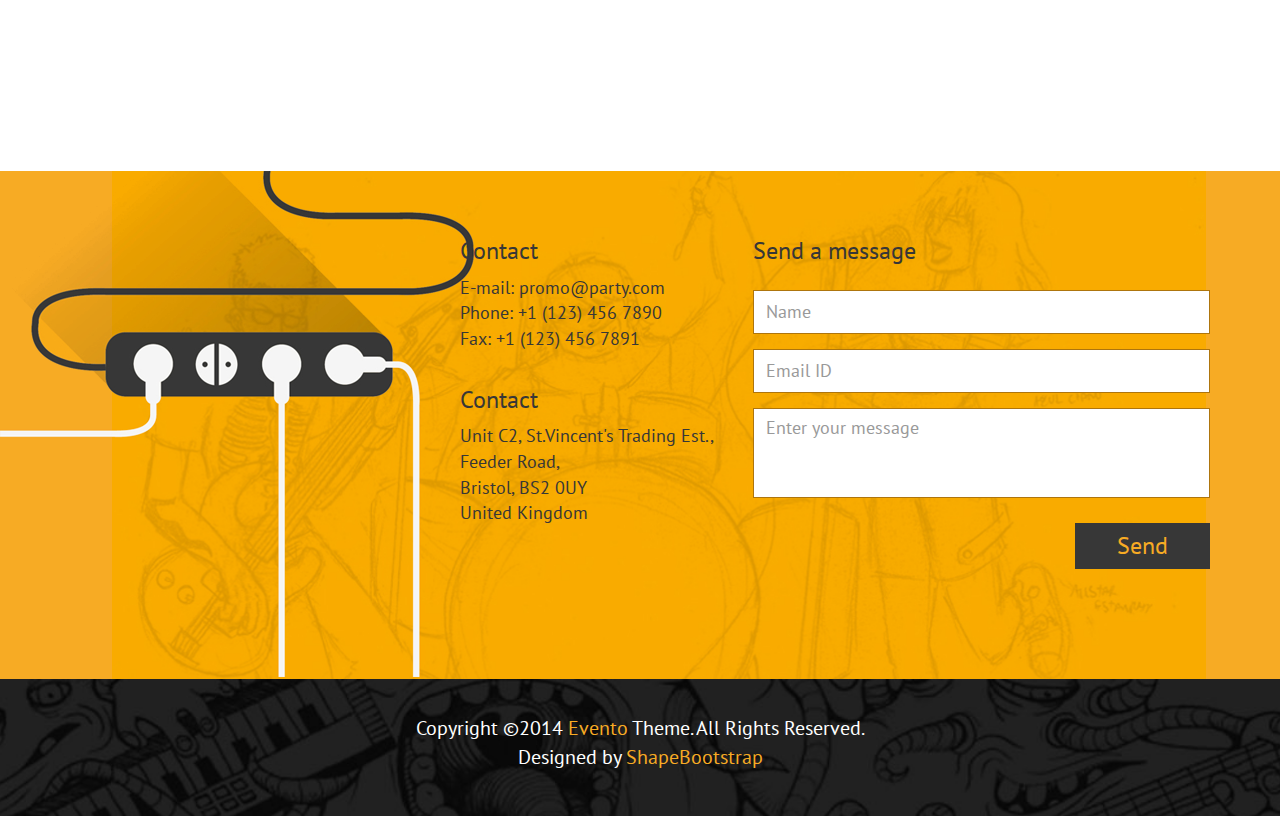
==== commit 93500513: "moving" ====
--- a/evento-free-music-event-template/index.html
+++ b/evento-free-music-event-template/index.html
@@ -44,7 +44,7 @@
 		                    <span class="icon-bar"></span>
 		                </button>
 		                <a class="navbar-brand" href="index.html">
-		                	<img class="img-responsive" src="images/logo.png" alt="logo">
+		                	<img class="img-responsive" src="images/impactlogo.png" alt="logo">
 		                </a>                    
 		            </div>
 		            <div class="collapse navbar-collapse">
